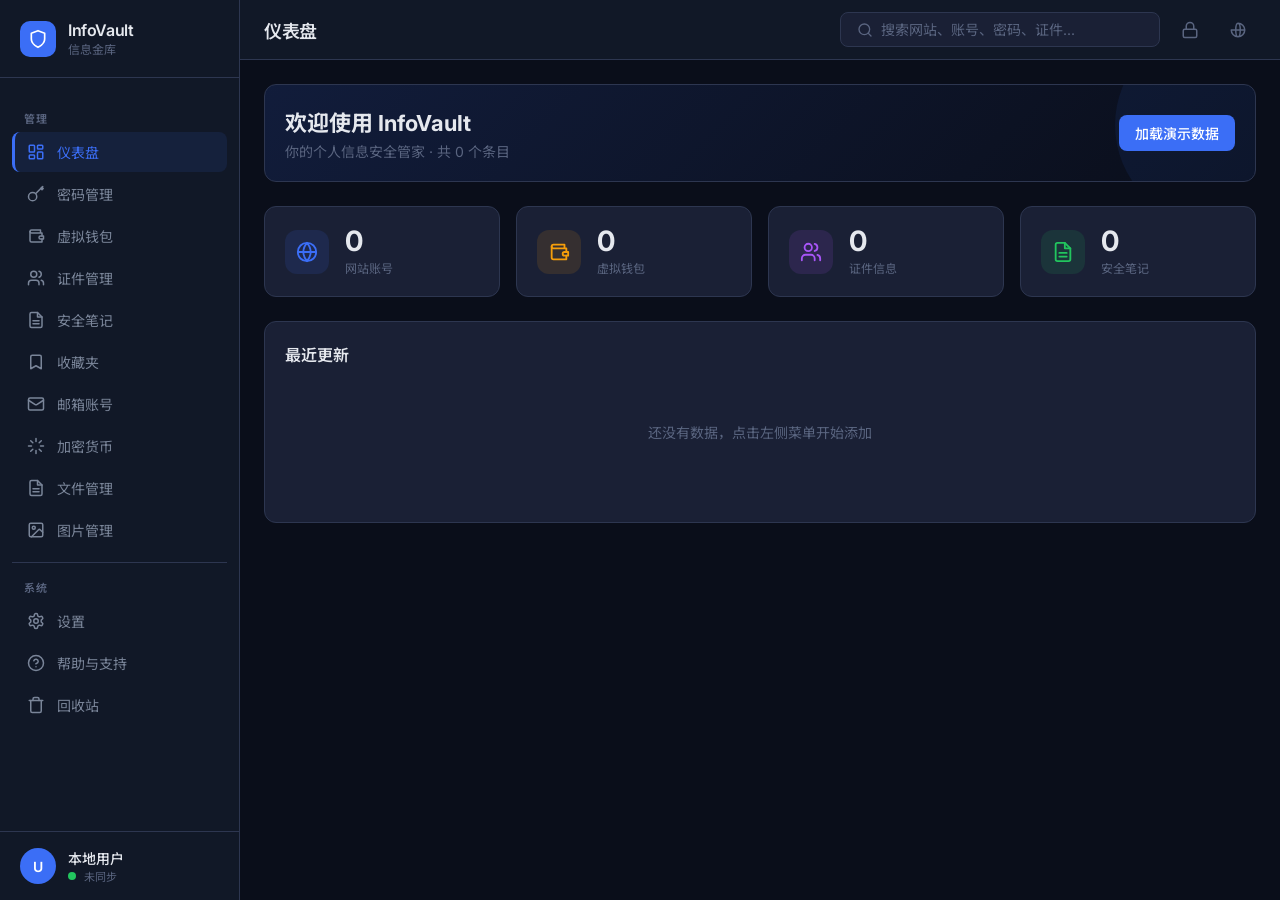
==== info-vault-desktop/index.html @ 72617bbf "Update index.html" ====
<!DOCTYPE html>
<html lang="zh-CN">
<head>
  <meta charset="UTF-8">
  <meta name="viewport" content="width=device-width, initial-scale=1.0">
  <title>InfoVault 信息金库</title>
  <link rel="preconnect" href="https://fonts.googleapis.com">
  <link rel="preconnect" href="https://fonts.gstatic.com" crossorigin>
  <link href="https://fonts.googleapis.com/css2?family=Inter:wght@300;400;500;600;700&family=Noto+Sans+SC:wght@300;400;500;600;700&family=JetBrains+Mono:wght@400;500&display=swap" rel="stylesheet">
  <link rel="stylesheet" href="../info-vault/colors_and_type.css">
  <style>
    * { margin: 0; padding: 0; box-sizing: border-box; }
    body { font-family: var(--font-body); background: var(--info-vault-background); color: var(--info-vault-foreground); overflow: hidden; }
    .no-scrollbar::-webkit-scrollbar { display: none; }
    .no-scrollbar { -ms-overflow-style: none; scrollbar-width: none; }
    
    /* Layout */
    .app-layout { display: flex; height: 100vh; width: 100vw; }
    
    /* Sidebar */
    .sidebar { width: 240px; min-width: 240px; background: var(--color-neutral-50); display: flex; flex-direction: column; border-right: 1px solid var(--color-neutral-300); }
    .sidebar-logo { display: flex; align-items: center; gap: 12px; padding: 20px 20px; border-bottom: 1px solid var(--color-neutral-300); }
    .sidebar-logo-icon { width: 36px; height: 36px; border-radius: 10px; background: var(--color-primary-500); display: flex; align-items: center; justify-content: center; }
    .sidebar-logo-icon svg { width: 20px; height: 20px; stroke: white; }
    .sidebar-logo-text { font-size: var(--text-base); font-weight: 600; letter-spacing: -0.025em; color: var(--color-neutral-900); }
    .sidebar-logo-sub { font-size: var(--text-xs); color: var(--color-neutral-500); }
    .sidebar-nav { flex: 1; padding: 16px 12px; overflow-y: auto; }
    .sidebar-nav-item { display: flex; align-items: center; gap: 12px; padding: 10px 12px; border-radius: 8px; color: var(--color-neutral-600); font-size: var(--text-sm); cursor: pointer; transition: all 0.15s; border-left: 3px solid transparent; margin-bottom: 2px; }
    .sidebar-nav-item:hover { color: var(--color-neutral-800); background: rgba(255,255,255,0.03); }
    .sidebar-nav-item.active { color: var(--color-primary-500); background: rgba(59,110,246,0.1); border-left-color: var(--color-primary-500); }
    .sidebar-nav-item svg { width: 18px; height: 18px; flex-shrink: 0; }
    .sidebar-section-label { padding: 16px 12px 6px; font-size: 11px; font-weight: 600; color: var(--color-neutral-500); text-transform: uppercase; letter-spacing: 0.05em; border-top: 1px solid var(--color-neutral-300); margin-top: 12px; }
    .sidebar-section-label:first-child { border-top: none; margin-top: 0; }
    .sidebar-footer { border-top: 1px solid var(--color-neutral-300); padding: 16px 20px; display: flex; align-items: center; gap: 12px; }
    .sidebar-avatar { width: 36px; height: 36px; border-radius: 50%; background: var(--color-primary-500); display: flex; align-items: center; justify-content: center; color: white; font-weight: 600; font-size: var(--text-sm); flex-shrink: 0; }
    .sidebar-user-info { flex: 1; min-width: 0; }
    .sidebar-user-name { font-size: var(--text-sm); font-weight: 500; color: var(--color-neutral-900); white-space: nowrap; overflow: hidden; text-overflow: ellipsis; }
    .sidebar-user-email { font-size: var(--text-xs); color: var(--color-neutral-500); white-space: nowrap; overflow: hidden; text-overflow: ellipsis; }
    .sidebar-sync-status { display: flex; align-items: center; gap: 8px; font-size: 11px; color: var(--color-neutral-500); }
    .sync-dot { width: 8px; height: 8px; border-radius: 50%; flex-shrink: 0; }
    .sync-dot.synced { background: var(--state-success); }
    .sync-dot.syncing { background: var(--state-warning); animation: pulse 1s infinite; }
    .sync-dot.error { background: var(--state-error); }
    @keyframes pulse { 0%, 100% { opacity: 1; } 50% { opacity: 0.3; } }

    /* Main */
    .main-area { flex: 1; display: flex; flex-direction: column; min-width: 0; }
    .topbar { height: 60px; display: flex; align-items: center; justify-content: space-between; padding: 0 24px; border-bottom: 1px solid var(--color-neutral-300); background: var(--color-neutral-50); flex-shrink: 0; }
    .topbar-title { font-size: var(--text-lg); font-weight: 600; letter-spacing: -0.025em; color: var(--color-neutral-900); }
    .topbar-actions { display: flex; align-items: center; gap: 12px; }
    .search-box { display: flex; align-items: center; gap: 8px; padding: 8px 16px; border-radius: 8px; background: var(--color-neutral-100); border: 1px solid var(--color-neutral-300); width: 320px; transition: border-color 0.2s; }
    .search-box:focus-within { border-color: var(--color-primary-500); }
    .search-box svg { width: 16px; height: 16px; color: var(--color-neutral-500); flex-shrink: 0; }
    .search-box input { flex: 1; background: transparent; border: none; outline: none; color: var(--color-neutral-900); font-size: var(--text-sm); font-family: var(--font-body); }
    .search-box input::placeholder { color: var(--color-neutral-500); }
    .topbar-btn { width: 36px; height: 36px; border-radius: 8px; display: flex; align-items: center; justify-content: center; color: var(--color-neutral-500); cursor: pointer; border: none; background: transparent; transition: all 0.15s; }
    .topbar-btn:hover { background: var(--color-neutral-200); color: var(--color-neutral-800); }
    .topbar-btn svg { width: 18px; height: 18px; }
    .notification-dot { position: absolute; top: 8px; right: 8px; width: 8px; height: 8px; border-radius: 50%; background: var(--state-error); }

    /* Content */
    .content-area { flex: 1; overflow: auto; padding: 24px; }

    /* Cards */
    .card { background: var(--color-neutral-100); border: 1px solid var(--color-neutral-300); border-radius: 12px; padding: 20px; }
    .card-header { display: flex; align-items: center; justify-content: space-between; margin-bottom: 16px; }
    .card-title { font-size: var(--text-base); font-weight: 600; color: var(--color-neutral-900); }

    /* Buttons */
    .btn { display: inline-flex; align-items: center; gap: 6px; padding: 8px 16px; border-radius: 8px; font-size: var(--text-sm); font-weight: 500; cursor: pointer; transition: all 0.15s; border: none; font-family: var(--font-body); }
    .btn-primary { background: var(--color-primary-500); color: white; }
    .btn-primary:hover { background: var(--color-primary-600); }
    .btn-secondary { background: var(--color-neutral-200); color: var(--color-neutral-800); }
    .btn-secondary:hover { background: var(--color-neutral-300); }
    .btn-ghost { background: transparent; color: var(--color-neutral-500); }
    .btn-ghost:hover { background: var(--color-neutral-200); color: var(--color-neutral-800); }
    .btn-danger { background: rgba(239,68,68,0.15); color: #ef4444; }
    .btn-danger:hover { background: rgba(239,68,68,0.25); }
    .btn-sm { padding: 6px 12px; font-size: var(--text-xs); }
    .btn-icon { width: 32px; height: 32px; padding: 0; display: inline-flex; align-items: center; justify-content: center; border-radius: 6px; }
    .btn-icon svg { width: 16px; height: 16px; }

    /* Tables */
    .table-wrap { overflow-x: auto; }
    table { width: 100%; border-collapse: collapse; font-size: var(--text-sm); }
    thead th { text-align: left; padding: 12px 16px; font-weight: 500; color: var(--color-neutral-500); border-bottom: 1px solid var(--color-neutral-300); white-space: nowrap; background: rgba(45,54,80,0.3); }
    tbody td { padding: 12px 16px; border-bottom: 1px solid var(--color-neutral-300); color: var(--color-neutral-800); }
    tbody tr:hover { background: rgba(255,255,255,0.02); }
    
    /* Form */
    .form-group { margin-bottom: 16px; }
    .form-label { display: block; font-size: var(--text-sm); font-weight: 500; color: var(--color-neutral-800); margin-bottom: 6px; }
    .form-input, .form-select, .form-textarea { width: 100%; padding: 10px 14px; border-radius: 8px; border: 1px solid var(--color-neutral-300); background: var(--color-neutral-100); color: var(--color-neutral-900); font-size: var(--text-sm); font-family: var(--font-body); transition: border-color 0.15s; outline: none; }
    .form-input:focus, .form-select:focus, .form-textarea:focus { border-color: var(--color-primary-500); }
    .form-input::placeholder { color: var(--color-neutral-500); }
    .form-textarea { resize: vertical; min-height: 80px; }
    .form-row { display: grid; grid-template-columns: 1fr 1fr; gap: 16px; }
    .form-actions { display: flex; justify-content: flex-end; gap: 8px; margin-top: 24px; padding-top: 16px; border-top: 1px solid var(--color-neutral-300); }

    /* Modal */
    .modal-overlay { position: fixed; inset: 0; background: rgba(0,0,0,0.6); backdrop-filter: blur(4px); display: flex; align-items: center; justify-content: center; z-index: 1000; opacity: 0; pointer-events: none; transition: opacity 0.2s; }
    .modal-overlay.open { opacity: 1; pointer-events: auto; }
    .modal { background: var(--color-neutral-50); border: 1px solid var(--color-neutral-300); border-radius: 16px; width: 520px; max-width: 90vw; max-height: 85vh; overflow-y: auto; box-shadow: 0 24px 80px rgba(0,0,0,0.5); }
    .modal-header { display: flex; align-items: center; justify-content: space-between; padding: 20px 24px; border-bottom: 1px solid var(--color-neutral-300); }
    .modal-title { font-size: var(--text-lg); font-weight: 600; color: var(--color-neutral-900); }
    .modal-close { width: 32px; height: 32px; border-radius: 8px; display: flex; align-items: center; justify-content: center; cursor: pointer; color: var(--color-neutral-500); transition: all 0.15s; border: none; background: transparent; }
    .modal-close:hover { background: var(--color-neutral-200); color: var(--color-neutral-800); }
    .modal-body { padding: 24px; }
    .modal-lg { width: 680px; }

    /* Badge */
    .badge { display: inline-flex; align-items: center; padding: 2px 10px; border-radius: 999px; font-size: 11px; font-weight: 500; }
    .badge-blue { background: rgba(59,110,246,0.12); color: #5f8fff; border: 1px solid rgba(59,110,246,0.2); }
    .badge-green { background: rgba(34,197,94,0.12); color: #22c55e; border: 1px solid rgba(34,197,94,0.2); }
    .badge-orange { background: rgba(245,158,11,0.12); color: #f59e0b; border: 1px solid rgba(245,158,11,0.2); }
    .badge-red { background: rgba(239,68,68,0.12); color: #ef4444; border: 1px solid rgba(239,68,68,0.2); }
    .badge-gray { background: rgba(90,101,128,0.15); color: #9aa3b4; border: 1px solid rgba(90,101,128,0.2); }

    /* Stats */
    .stat-grid { display: grid; grid-template-columns: repeat(auto-fit, minmax(200px, 1fr)); gap: 16px; }
    .stat-card { background: var(--color-neutral-100); border: 1px solid var(--color-neutral-300); border-radius: 12px; padding: 20px; display: flex; align-items: center; gap: 16px; }
    .stat-icon { width: 44px; height: 44px; border-radius: 12px; display: flex; align-items: center; justify-content: center; flex-shrink: 0; }
    .stat-icon svg { width: 22px; height: 22px; }
    .stat-icon.blue { background: rgba(59,110,246,0.12); color: var(--color-primary-500); }
    .stat-icon.green { background: rgba(34,197,94,0.12); color: #22c55e; }
    .stat-icon.orange { background: rgba(245,158,11,0.12); color: #f59e0b; }
    .stat-icon.purple { background: rgba(168,85,247,0.12); color: #a855f7; }
    .stat-number { font-size: 28px; font-weight: 700; color: var(--color-neutral-900); line-height: 1; }
    .stat-label { font-size: var(--text-xs); color: var(--color-neutral-500); margin-top: 4px; }

    /* Empty state */
    .empty-state { text-align: center; padding: 60px 20px; }
    .empty-state svg { width: 64px; height: 64px; color: var(--color-neutral-400); margin-bottom: 16px; }
    .empty-state h3 { font-size: var(--text-lg); font-weight: 600; color: var(--color-neutral-800); margin-bottom: 8px; }
    .empty-state p { font-size: var(--text-sm); color: var(--color-neutral-500); max-width: 400px; margin: 0 auto 20px; }

    /* Password strength */
    .strength-bar { height: 4px; border-radius: 2px; background: var(--color-neutral-300); overflow: hidden; margin-top: 4px; }
    .strength-fill { height: 100%; border-radius: 2px; transition: all 0.3s; }

    /* Toast */
    .toast-container { position: fixed; bottom: 24px; right: 24px; z-index: 2000; display: flex; flex-direction: column; gap: 8px; }
    .toast { padding: 12px 20px; border-radius: 10px; font-size: var(--text-sm); color: white; box-shadow: 0 8px 32px rgba(0,0,0,0.3); animation: slideIn 0.3s ease; display: flex; align-items: center; gap: 8px; }
    .toast-success { background: #22c55e; }
    .toast-error { background: #ef4444; }
    .toast-info { background: var(--color-primary-500); }
    @keyframes slideIn { from { transform: translateY(20px); opacity: 0; } to { transform: translateY(0); opacity: 1; } }

    /* Grid (collectibles) */
    .image-grid { display: grid; grid-template-columns: repeat(auto-fill, minmax(200px, 1fr)); gap: 16px; }
    .image-card { position: relative; border-radius: 12px; overflow: hidden; aspect-ratio: 4/3; cursor: pointer; border: 1px solid var(--color-neutral-300); }
    .image-card-bg { position: absolute; inset: 0; }
    .image-card-hover { position: absolute; inset: 0; background: rgba(0,0,0,0); display: flex; align-items: center; justify-content: center; gap: 8px; opacity: 0; transition: all 0.3s; }
    .image-card:hover .image-card-hover { background: rgba(0,0,0,0.4); opacity: 1; }
    .image-card-info { position: absolute; bottom: 0; left: 0; right: 0; padding: 12px; background: linear-gradient(transparent, rgba(0,0,0,0.7)); }
    .image-card-name { font-size: 12px; font-weight: 500; color: white; white-space: nowrap; overflow: hidden; text-overflow: ellipsis; }

    /* Toolbar */
    .toolbar { display: flex; align-items: center; gap: 12px; margin-bottom: 20px; flex-wrap: wrap; }
    .toolbar .search-box { width: 280px; flex-shrink: 0; }
    .filter-group { display: flex; gap: 4px; background: var(--color-neutral-100); padding: 4px; border-radius: 8px; }
    .filter-btn { padding: 6px 14px; border-radius: 6px; font-size: var(--text-xs); font-weight: 500; cursor: pointer; border: none; background: transparent; color: var(--color-neutral-500); transition: all 0.15s; font-family: var(--font-body); }
    .filter-btn.active { background: var(--color-neutral-200); color: var(--color-neutral-900); }
    .filter-btn:hover:not(.active) { color: var(--color-neutral-800); }

    /* Segmented tabs */
    .segmented-tabs { display: flex; gap: 0; background: var(--color-neutral-100); border-radius: 8px; padding: 4px; flex-shrink: 0; }
    .segmented-tab { padding: 7px 16px; border-radius: 6px; font-size: var(--text-xs); font-weight: 500; cursor: pointer; border: none; background: transparent; color: var(--color-neutral-500); transition: all 0.15s; font-family: var(--font-body); white-space: nowrap; }
    .segmented-tab.active { background: var(--color-neutral-200); color: var(--color-neutral-900); box-shadow: 0 1px 3px rgba(0,0,0,0.1); }
    .segmented-tab:hover:not(.active) { color: var(--color-neutral-800); }

    /* Detail view */
    .detail-grid { display: grid; grid-template-columns: 140px 1fr; gap: 12px 16px; }
    .detail-label { font-size: var(--text-sm); color: var(--color-neutral-500); font-weight: 500; }
    .detail-value { font-size: var(--text-sm); color: var(--color-neutral-900); word-break: break-all; }
    .detail-value.mono { font-family: var(--font-mono); }
    .detail-section { margin-bottom: 20px; }
    .detail-section-title { font-size: var(--text-xs); font-weight: 600; color: var(--color-neutral-500); text-transform: uppercase; letter-spacing: 0.05em; margin-bottom: 12px; padding-bottom: 8px; border-bottom: 1px solid var(--color-neutral-300); }

    /* Search results overlay */
    .search-overlay { position: fixed; inset: 0; background: rgba(0,0,0,0.5); z-index: 100; opacity: 0; pointer-events: none; transition: opacity 0.2s; }
    .search-overlay.open { opacity: 1; pointer-events: auto; }
    .search-results-panel { position: fixed; top: 80px; left: 50%; transform: translateX(-50%); width: 640px; max-width: 90vw; max-height: 60vh; background: var(--color-neutral-50); border: 1px solid var(--color-neutral-300); border-radius: 16px; box-shadow: 0 24px 80px rgba(0,0,0,0.5); z-index: 101; overflow: hidden; display: flex; flex-direction: column; opacity: 0; pointer-events: none; transition: opacity 0.2s; }
    .search-results-panel.open { opacity: 1; pointer-events: auto; }
    .search-results-header { padding: 16px 20px; border-bottom: 1px solid var(--color-neutral-300); }
    .search-results-count { font-size: var(--text-sm); color: var(--color-neutral-500); }
    .search-results-list { overflow-y: auto; padding: 8px; }
    .search-result-item { display: flex; align-items: center; gap: 12px; padding: 10px 12px; border-radius: 8px; cursor: pointer; transition: background 0.1s; }
    .search-result-item:hover { background: var(--color-neutral-200); }
    .search-result-icon { width: 36px; height: 36px; border-radius: 8px; display: flex; align-items: center; justify-content: center; flex-shrink: 0; }
    .search-result-icon svg { width: 18px; height: 18px; }
    .search-result-info { flex: 1; min-width: 0; }
    .search-result-name { font-size: var(--text-sm); font-weight: 500; color: var(--color-neutral-900); }
    .search-result-desc { font-size: var(--text-xs); color: var(--color-neutral-500); white-space: nowrap; overflow: hidden; text-overflow: ellipsis; }
    .search-result-type { font-size: 11px; color: var(--color-neutral-500); flex-shrink: 0; }

    /* Password generator */
    .pw-gen-screen { padding: 24px; }
    .pw-gen-display { font-family: var(--font-mono); font-size: 24px; text-align: center; padding: 20px; background: var(--color-neutral-100); border-radius: 12px; border: 1px solid var(--color-neutral-300); margin-bottom: 20px; color: var(--color-neutral-900); letter-spacing: 2px; word-break: break-all; }
    .pw-gen-options { display: grid; grid-template-columns: 1fr 1fr; gap: 12px; }
    .pw-gen-option { display: flex; align-items: center; gap: 8px; padding: 10px 14px; background: var(--color-neutral-100); border-radius: 8px; cursor: pointer; border: 1px solid var(--color-neutral-300); transition: border-color 0.15s; }
    .pw-gen-option:hover { border-color: var(--color-primary-500); }
    .pw-gen-option input[type="checkbox"] { accent-color: var(--color-primary-500); }
    .pw-gen-option label { font-size: var(--text-sm); color: var(--color-neutral-800); cursor: pointer; }

    /* Settings */
    .settings-layout { display: flex; gap: 24px; }
    .settings-nav { width: 200px; flex-shrink: 0; }
    .settings-nav-item { width: 100%; text-align: left; padding: 10px 16px; border-radius: 8px; font-size: var(--text-sm); cursor: pointer; border: none; background: transparent; color: var(--color-neutral-500); transition: all 0.15s; font-family: var(--font-body); margin-bottom: 2px; }
    .settings-nav-item:hover { color: var(--color-neutral-800); background: rgba(255,255,255,0.03); }
    .settings-nav-item.active { color: var(--color-primary-500); background: rgba(59,110,246,0.1); }
    .settings-content { flex: 1; min-width: 0; }
    .settings-section { margin-bottom: 32px; }
    .settings-section-title { font-size: var(--text-base); font-weight: 600; color: var(--color-neutral-900); margin-bottom: 16px; }
    .settings-item { display: flex; align-items: center; justify-content: space-between; padding: 16px; background: var(--color-neutral-100); border: 1px solid var(--color-neutral-300); border-radius: 10px; margin-bottom: 8px; }
    .settings-item-info { flex: 1; min-width: 0; }
    .settings-item-title { font-size: var(--text-sm); font-weight: 500; color: var(--color-neutral-900); }
    .settings-item-desc { font-size: var(--text-xs); color: var(--color-neutral-500); margin-top: 2px; }
    .settings-item-action { flex-shrink: 0; margin-left: 16px; }

    /* Switch */
    .switch { position: relative; width: 40px; height: 22px; cursor: pointer; }
    .switch input { opacity: 0; width: 0; height: 0; }
    .switch-slider { position: absolute; inset: 0; background: var(--color-neutral-400); border-radius: 11px; transition: 0.2s; }
    .switch-slider::before { content: ''; position: absolute; width: 18px; height: 18px; border-radius: 50%; background: white; top: 2px; left: 2px; transition: 0.2s; }
    .switch input:checked + .switch-slider { background: var(--color-primary-500); }
    .switch input:checked + .switch-slider::before { transform: translateX(18px); }

    /* Scrollbar */
    .content-area::-webkit-scrollbar { width: 6px; }
    .content-area::-webkit-scrollbar-track { background: transparent; }
    .content-area::-webkit-scrollbar-thumb { background: var(--color-neutral-300); border-radius: 3px; }
    .content-area::-webkit-scrollbar-thumb:hover { background: var(--color-neutral-400); }

    /* Responsive */
    @media (max-width: 900px) {
      .sidebar { width: 64px; min-width: 64px; }
      .sidebar-logo-text, .sidebar-logo-sub, .sidebar-nav-item span, .sidebar-section-label, .sidebar-user-info, .sidebar-sync-status span { display: none; }
      .sidebar-logo { justify-content: center; padding: 16px; }
      .sidebar-nav-item { justify-content: center; padding: 12px; }
      .sidebar-footer { justify-content: center; padding: 12px; }
      .stat-grid { grid-template-columns: 1fr 1fr; }
      .search-box { width: 200px; }
    }
  </style>
</head>
<body>
  <div class="app-layout">
    <!-- Sidebar -->
    <aside class="sidebar" id="sidebar">
      <div class="sidebar-logo">
        <div class="sidebar-logo-icon">
          <svg viewBox="0 0 24 24" fill="none" stroke-width="2" stroke-linecap="round" stroke-linejoin="round"><path d="M12 22s8-4 8-10V5l-8-3-8 3v7c0 6 8 10 8 10z"/></svg>
        </div>
        <div>
          <div class="sidebar-logo-text">InfoVault</div>
          <div class="sidebar-logo-sub">信息金库</div>
        </div>
      </div>
      <nav class="sidebar-nav" id="sidebarNav">
        <div class="sidebar-section-label">管理</div>
        <div class="sidebar-nav-item active" data-view="dashboard">
          <svg viewBox="0 0 24 24" fill="none" stroke="currentColor" stroke-width="2" stroke-linecap="round" stroke-linejoin="round"><rect width="7" height="9" x="3" y="3" rx="1"/><rect width="7" height="5" x="14" y="3" rx="1"/><rect width="7" height="9" x="14" y="12" rx="1"/><rect width="7" height="5" x="3" y="16" rx="1"/></svg>
          <span>仪表盘</span>
        </div>
        <div class="sidebar-nav-item" data-view="passwords">
          <svg viewBox="0 0 24 24" fill="none" stroke="currentColor" stroke-width="2" stroke-linecap="round" stroke-linejoin="round"><circle cx="7.5" cy="15.5" r="5.5"/><path d="m21 2-9.3 9.3"/><path d="m18.4 4.6 1.6-1.6 1.6 1.6-1.6 1.6z"/></svg>
          <span>密码管理</span>
        </div>
        <div class="sidebar-nav-item" data-view="wallets">
          <svg viewBox="0 0 24 24" fill="none" stroke="currentColor" stroke-width="2" stroke-linecap="round" stroke-linejoin="round"><path d="M20 12V8H6a2 2 0 0 1-2-2c0-1.1.9-2 2-2h12v4"/><path d="M4 6v12c0 1.1.9 2 2 2h14v-4"/><path d="M18 12a2 2 0 0 0-2 2c0 1.1.9 2 2 2h4v-4h-4z"/></svg>
          <span>虚拟钱包</span>
        </div>
        <div class="sidebar-nav-item" data-view="identities">
          <svg viewBox="0 0 24 24" fill="none" stroke="currentColor" stroke-width="2" stroke-linecap="round" stroke-linejoin="round"><path d="M16 21v-2a4 4 0 0 0-4-4H6a4 4 0 0 0-4 4v2"/><circle cx="9" cy="7" r="4"/><path d="M22 21v-2a4 4 0 0 0-3-3.87"/><path d="M16 3.13a4 4 0 0 1 0 7.75"/></svg>
          <span>证件管理</span>
        </div>
        <div class="sidebar-nav-item" data-view="notes">
          <svg viewBox="0 0 24 24" fill="none" stroke="currentColor" stroke-width="2" stroke-linecap="round" stroke-linejoin="round"><path d="M14 2H6a2 2 0 0 0-2 2v16a2 2 0 0 0 2 2h12a2 2 0 0 0 2-2V8z"/><polyline points="14 2 14 8 20 8"/><line x1="16" y1="13" x2="8" y2="13"/><line x1="16" y1="17" x2="8" y2="17"/></svg>
          <span>安全笔记</span>
        </div>
        <div class="sidebar-nav-item" data-view="bookmarks">
          <svg viewBox="0 0 24 24" fill="none" stroke="currentColor" stroke-width="2" stroke-linecap="round" stroke-linejoin="round"><path d="m19 21-7-4-7 4V5a2 2 0 0 1 2-2h10a2 2 0 0 1 2 2z"/></svg>
          <span>收藏夹</span>
        </div>
        <div class="sidebar-nav-item" data-view="emails">
          <svg viewBox="0 0 24 24" fill="none" stroke="currentColor" stroke-width="2" stroke-linecap="round" stroke-linejoin="round"><rect width="20" height="16" x="2" y="4" rx="2"/><path d="m22 7-8.97 5.7a1.94 1.94 0 0 1-2.06 0L2 7"/></svg>
          <span>邮箱账号</span>
        </div>
        <div class="sidebar-nav-item" data-view="crypto">
          <svg viewBox="0 0 24 24" fill="none" stroke="currentColor" stroke-width="2" stroke-linecap="round" stroke-linejoin="round"><path d="M12 2v4M12 18v4M4.93 4.93l2.83 2.83M16.24 16.24l2.83 2.83M2 12h4M18 12h4M4.93 19.07l2.83-2.83M16.24 7.76l2.83-2.83"/></svg>
          <span>加密货币</span>
        </div>
        <div class="sidebar-nav-item" data-view="files">
          <svg viewBox="0 0 24 24" fill="none" stroke="currentColor" stroke-width="2" stroke-linecap="round" stroke-linejoin="round"><path d="M14 2H6a2 2 0 0 0-2 2v16a2 2 0 0 0 2 2h12a2 2 0 0 0 2-2V8z"/><polyline points="14 2 14 8 20 8"/><line x1="16" y1="13" x2="8" y2="13"/><line x1="16" y1="17" x2="8" y2="17"/></svg>
          <span>文件管理</span>
        </div>
        <div class="sidebar-nav-item" data-view="images">
          <svg viewBox="0 0 24 24" fill="none" stroke="currentColor" stroke-width="2" stroke-linecap="round" stroke-linejoin="round"><rect width="18" height="18" x="3" y="3" rx="2" ry="2"/><circle cx="9" cy="9" r="2"/><path d="m21 15-3.086-3.086a2 2 0 0 0-2.828 0L6 21"/></svg>
          <span>图片管理</span>
        </div>
        <div class="sidebar-section-label">系统</div>
        <div class="sidebar-nav-item" data-view="settings">
          <svg viewBox="0 0 24 24" fill="none" stroke="currentColor" stroke-width="2" stroke-linecap="round" stroke-linejoin="round"><path d="M12.22 2h-.44a2 2 0 0 0-2 2v.18a2 2 0 0 1-1 1.73l-.43.25a2 2 0 0 1-2 0l-.15-.08a2 2 0 0 0-2.73.73l-.22.38a2 2 0 0 0 .73 2.73l.15.1a2 2 0 0 1 1 1.72v.51a2 2 0 0 1-1 1.74l-.15.09a2 2 0 0 0-.73 2.73l.22.38a2 2 0 0 0 2.73.73l.15-.08a2 2 0 0 1 2 0l.43.25a2 2 0 0 1 1 1.73V20a2 2 0 0 0 2 2h.44a2 2 0 0 0 2-2v-.18a2 2 0 0 1 1-1.73l.43-.25a2 2 0 0 1 2 0l.15.08a2 2 0 0 0 2.73-.73l.22-.39a2 2 0 0 0-.73-2.73l-.15-.08a2 2 0 0 1-1-1.74v-.5a2 2 0 0 1 1-1.74l.15-.09a2 2 0 0 0 .73-2.73l-.22-.38a2 2 0 0 0-2.73-.73l-.15.08a2 2 0 0 1-2 0l-.43-.25a2 2 0 0 1-1-1.73V4a2 2 0 0 0-2-2z"/><circle cx="12" cy="12" r="3"/></svg>
          <span>设置</span>
        </div>
        <div class="sidebar-nav-item" data-view="help">
          <svg viewBox="0 0 24 24" fill="none" stroke="currentColor" stroke-width="2" stroke-linecap="round" stroke-linejoin="round"><circle cx="12" cy="12" r="10"/><path d="M9.09 9a3 3 0 0 1 5.83 1c0 2-3 3-3 3"/><path d="M12 17h.01"/></svg>
          <span>帮助与支持</span>
        </div>
        <div class="sidebar-nav-item" data-view="trash">
          <svg viewBox="0 0 24 24" fill="none" stroke="currentColor" stroke-width="2" stroke-linecap="round" stroke-linejoin="round"><path d="M3 6h18"/><path d="M19 6v14c0 1-1 2-2 2H7c-1 0-2-1-2-2V6"/><path d="M8 6V4c0-1 1-2 2-2h4c1 0 2 1 2 2v2"/></svg>
          <span>回收站</span>
        </div>
      </nav>
      <div class="sidebar-footer">
        <div class="sidebar-avatar" id="sidebarAvatar">U</div>
        <div class="sidebar-user-info">
          <div class="sidebar-user-name" id="sidebarUserName">本地用户</div>
          <div class="sidebar-sync-status">
            <span class="sync-dot synced" id="syncDot"></span>
            <span id="syncStatusText">未同步</span>
          </div>
        </div>
      </div>
    </aside>

    <!-- Main -->
    <div class="main-area">
      <header class="topbar">
        <h1 class="topbar-title" id="pageTitle">仪表盘</h1>
        <div class="topbar-actions">
          <div class="search-box" id="globalSearchBox">
            <svg viewBox="0 0 24 24" fill="none" stroke="currentColor" stroke-width="2" stroke-linecap="round" stroke-linejoin="round"><circle cx="11" cy="11" r="8"/><path d="m21 21-4.3-4.3"/></svg>
            <input type="text" placeholder="搜索网站、账号、密码、证件..." id="globalSearchInput">
          </div>
          <button class="topbar-btn" id="btnLock" title="锁定" style="display:none;">
            <svg width="18" height="18" viewBox="0 0 24 24" fill="none" stroke="currentColor" stroke-width="2" stroke-linecap="round" stroke-linejoin="round"><rect width="18" height="11" x="3" y="11" rx="2" ry="2"/><path d="M7 11V7a5 5 0 0 1 10 0v4"/></svg>
          </button>
          <button class="topbar-btn" id="btnSync" title="同步">
            <svg viewBox="0 0 24 24" fill="none" stroke="currentColor" stroke-width="2" stroke-linecap="round" stroke-linejoin="round"><path d="M21 12a9 9 0 0 1-9 9m9-9a9 9 0 0 0-9-9m9 9H3m9 9a9 9 0 0 1-9-9m9 9c1.657 0 3-4.03 3-9s-1.343-9-3-9m0 18c-1.657 0-3-4.03-3-9s1.343-9 3-9"/></svg>
          </button>
        </div>
      </header>
      <div class="content-area" id="contentArea">
        <!-- Dynamic content loads here -->
      </div>
    </div>
  </div>

  <!-- Search Overlay -->
  <div class="search-overlay" id="searchOverlay"></div>
  <div class="search-results-panel" id="searchResults">
    <div class="search-results-header">
      <span class="search-results-count" id="searchResultsCount">搜索结果</span>
    </div>
    <div class="search-results-list" id="searchResultsList"></div>
  </div>

  <!-- Modal -->
  <div class="modal-overlay" id="modalOverlay">
    <div class="modal" id="modalContent">
      <div class="modal-header">
        <h2 class="modal-title" id="modalTitle">标题</h2>
        <button class="modal-close" id="modalClose">
          <svg viewBox="0 0 24 24" fill="none" stroke="currentColor" stroke-width="2" stroke-linecap="round" stroke-linejoin="round"><path d="M18 6 6 18"/><path d="m6 6 12 12"/></svg>
        </button>
      </div>
      <div class="modal-body" id="modalBody"></div>
    </div>
  </div>

  <!-- Toast -->
  <div class="toast-container" id="toastContainer"></div>

  <!-- Unlock Screen -->
  <div class="unlock-overlay" id="unlockOverlay">
    <div class="unlock-dialog">
      <div class="unlock-icon">
        <svg width="48" height="48" viewBox="0 0 24 24" fill="none" stroke="var(--color-primary-500)" stroke-width="1.5" stroke-linecap="round" stroke-linejoin="round"><path d="M12 22s8-4 8-10V5l-8-3-8 3v7c0 6 8 10 8 10z"/></svg>
      </div>
      <h2 class="unlock-title">InfoVault 已锁定</h2>
      <p class="unlock-desc">输入主密码解锁以访问数据</p>
      <div class="unlock-input-wrap">
        <input type="password" class="unlock-input" id="unlockPwd" placeholder="输入主密码" autofocus>
        <button class="unlock-btn" id="unlockBtn" onclick="InfoVaultApp.unlock()">
          <svg width="20" height="20" viewBox="0 0 24 24" fill="none" stroke="currentColor" stroke-width="2" stroke-linecap="round" stroke-linejoin="round"><path d="M15 3h4a2 2 0 0 1 2 2v14a2 2 0 0 1-2 2h-4"/><polyline points="10 17 15 12 10 7"/><line x1="15" y1="12" x2="3" y2="12"/></svg>
        </button>
      </div>
      <p class="unlock-error" id="unlockError"></p>
    </div>
  </div>

  <style>
    .unlock-overlay { position: fixed; inset: 0; background: var(--color-neutral-0); z-index: 9999; display: flex; align-items: center; justify-content: center; opacity: 0; pointer-events: none; transition: opacity 0.4s; }
    .unlock-overlay.open { opacity: 1; pointer-events: auto; }
    .unlock-dialog { text-align: center; max-width: 360px; width: 90%; }
    .unlock-icon { width: 80px; height: 80px; border-radius: 20px; background: rgba(59,110,246,0.1); display: flex; align-items: center; justify-content: center; margin: 0 auto 24px; }
    .unlock-title { font-size: 24px; font-weight: 700; color: var(--color-neutral-900); margin-bottom: 8px; }
    .unlock-desc { font-size: var(--text-sm); color: var(--color-neutral-500); margin-bottom: 28px; }
    .unlock-input-wrap { display: flex; gap: 8px; }
    .unlock-input { flex: 1; padding: 14px 18px; border-radius: 12px; border: 2px solid var(--color-neutral-300); background: var(--color-neutral-100); color: var(--color-neutral-900); font-size: var(--text-base); font-family: var(--font-mono); outline: none; transition: border-color 0.2s; }
    .unlock-input:focus { border-color: var(--color-primary-500); }
    .unlock-btn { width: 52px; height: 52px; border-radius: 12px; background: var(--color-primary-500); color: white; border: none; cursor: pointer; display: flex; align-items: center; justify-content: center; flex-shrink: 0; transition: background 0.15s; }
    .unlock-btn:hover { background: var(--color-primary-600); }
    .unlock-btn:active { transform: scale(0.95); }
    .unlock-error { font-size: var(--text-sm); color: var(--state-error); margin-top: 12px; min-height: 20px; }
  </style>

  <script src="../info-vault/js/db.js"></script>
  <script src="../info-vault/js/search.js"></script>
  <script src="../info-vault/js/crypto.js"></script>
  <script src="../info-vault/js/sync.js"></script>
  <script src="js/desktop.js"></script>
</body>
</html>
---- info-vault/colors_and_type.css ----
/* ============================================
   InfoVault - Personal Information Manager
   Brand CSS: Deep Tech Blue
   ============================================ */

:root {
  /* ---- Brand Primary (Cool Blue) ---- */
  --color-primary-50: #eef4ff;
  --color-primary-100: #dae6ff;
  --color-primary-200: #b8d0ff;
  --color-primary-300: #8db1ff;
  --color-primary-400: #5f8fff;
  --color-primary-500: #3b6ef6;
  --color-primary-600: #2550e8;
  --color-primary-700: #1d3dc7;
  --color-primary-800: #1a33a3;
  --color-primary-900: #1b2f87;
  --color-primary-950: #142157;

  /* ---- Neutral Scale (Cool Gray for dark UI) ---- */
  --color-neutral-0: #0a0e1a;
  --color-neutral-50: #111827;
  --color-neutral-100: #1a2035;
  --color-neutral-200: #222a3e;
  --color-neutral-300: #2d3650;
  --color-neutral-400: #3f4a63;
  --color-neutral-500: #5a6580;
  --color-neutral-600: #7a8599;
  --color-neutral-700: #9aa3b4;
  --color-neutral-800: #c1c7d4;
  --color-neutral-900: #e5e8ee;
  --color-neutral-950: #f3f4f8;

  /* ---- State Colors ---- */
  --state-success: #22c55e;
  --state-warning: #f59e0b;
  --state-error: #ef4444;
  --state-info: #3b82f6;

  /* ---- Semantic Aliases (Light) ---- */
  --info-vault-background: #0a0e1a;
  --info-vault-foreground: #e5e8ee;
  --info-vault-card: #1a2035;
  --info-vault-card-foreground: #e5e8ee;
  --info-vault-popover: #222a3e;
  --info-vault-popover-foreground: #e5e8ee;
  --info-vault-primary: #3b6ef6;
  --info-vault-primary-foreground: #ffffff;
  --info-vault-muted: #2d3650;
  --info-vault-muted-foreground: #9aa3b4;
  --info-vault-border: #2d3650;
  --info-vault-input: #1a2035;
  --info-vault-ring: #3b6ef6;

  /* ---- Radius ---- */
  --radius-sm: 4px;
  --radius-md: 8px;
  --radius-lg: 12px;
  --radius-full: 9999px;

  /* ---- Radius Semantic Aliases ---- */
  --info-vault-radius-sm: var(--radius-sm);
  --info-vault-radius-md: var(--radius-md);
  --info-vault-radius-lg: var(--radius-lg);

  /* ---- Typography ---- */
  --font-display: 'Inter', 'Noto Sans SC', system-ui, -apple-system, sans-serif;
  --font-body: 'Inter', 'Noto Sans SC', system-ui, -apple-system, sans-serif;
  --font-mono: 'JetBrains Mono', 'Fira Code', monospace;

  --text-xs: 0.75rem;
  --text-sm: 0.875rem;
  --text-base: 1rem;
  --text-lg: 1.125rem;
  --text-xl: 1.25rem;
  --text-2xl: 1.5rem;
  --text-3xl: 1.875rem;
  --text-4xl: 2.25rem;

  --leading-tight: 1.25;
  --leading-normal: 1.5;
  --leading-relaxed: 1.625;

  --font-light: 300;
  --font-normal: 400;
  --font-medium: 500;
  --font-semibold: 600;
  --font-bold: 700;
}

/* ---- Typography Classes ---- */
.font-display {
  font-family: var(--font-display);
}
.font-body {
  font-family: var(--font-body);
}
.font-mono {
  font-family: var(--font-mono);
}

.text-xs { font-size: var(--text-xs); line-height: var(--leading-normal); }
.text-sm { font-size: var(--text-sm); line-height: var(--leading-normal); }
.text-base { font-size: var(--text-base); line-height: var(--leading-normal); }
.text-lg { font-size: var(--text-lg); line-height: var(--leading-tight); }
.text-xl { font-size: var(--text-xl); line-height: var(--leading-tight); }
.text-2xl { font-size: var(--text-2xl); line-height: var(--leading-tight); }
.text-3xl { font-size: var(--text-3xl); line-height: var(--leading-tight); }
.text-4xl { font-size: var(--text-4xl); line-height: var(--leading-tight); }

.font-light { font-weight: var(--font-light); }
.font-normal { font-weight: var(--font-normal); }
.font-medium { font-weight: var(--font-medium); }
.font-semibold { font-weight: var(--font-semibold); }
.font-bold { font-weight: var(--font-bold); }

.leading-tight { line-height: var(--leading-tight); }
.leading-normal { line-height: var(--leading-normal); }
.leading-relaxed { line-height: var(--leading-relaxed); }

.tracking-tight { letter-spacing: -0.025em; }
.tracking-normal { letter-spacing: 0; }
.tracking-wide { letter-spacing: 0.025em; }

/* ---- Spacing Scale ---- */
.space-1 { margin: 0.25rem; }
.space-2 { margin: 0.5rem; }
.space-3 { margin: 0.75rem; }
.space-4 { margin: 1rem; }
.space-6 { margin: 1.5rem; }
.space-8 { margin: 2rem; }
.space-10 { margin: 2.5rem; }
.space-12 { margin: 3rem; }
.space-16 { margin: 4rem; }

.gap-1 { gap: 0.25rem; }
.gap-2 { gap: 0.5rem; }
.gap-3 { gap: 0.75rem; }
.gap-4 { gap: 1rem; }
.gap-6 { gap: 1.5rem; }
.gap-8 { gap: 2rem; }

.p-2 { padding: 0.5rem; }
.p-3 { padding: 0.75rem; }
.p-4 { padding: 1rem; }
.p-6 { padding: 1.5rem; }
.p-8 { padding: 2rem; }

/* ---- Shadow / Depth (Static surfaces use border, floating layers use subtle shadow) ---- */
.shadow-card {
  border: 1px solid var(--color-neutral-300);
  border-radius: var(--radius-md);
}
.shadow-float {
  box-shadow: 0 4px 24px rgba(0, 0, 0, 0.3);
}

/* ---- Animation ---- */
.transition-base {
  transition: all 0.2s ease;
}
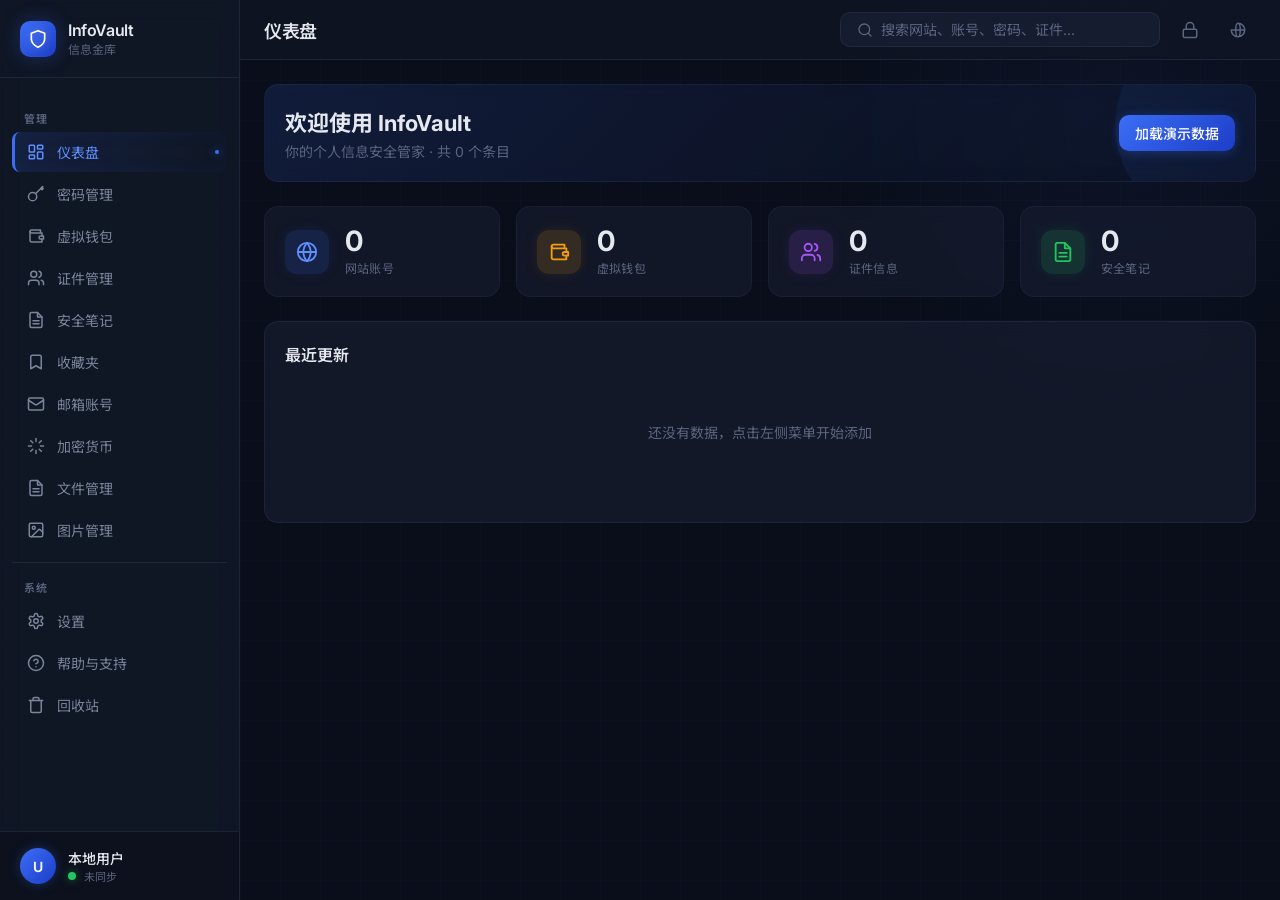
==== commit b4b4bd94: "update info-vault-desktop/index.html" ====
--- a/info-vault-desktop/index.html
+++ b/info-vault-desktop/index.html
@@ -10,101 +10,236 @@
   <link rel="stylesheet" href="../info-vault/colors_and_type.css">
   <style>
     * { margin: 0; padding: 0; box-sizing: border-box; }
-    body { font-family: var(--font-body); background: var(--info-vault-background); color: var(--info-vault-foreground); overflow: hidden; }
+    body { 
+      font-family: var(--font-body); 
+      background: var(--info-vault-background); 
+      color: var(--info-vault-foreground); 
+      overflow: hidden; 
+    }
+    /* 背景科技网格 */
+    body::before {
+      content: '';
+      position: fixed;
+      inset: 0;
+      background-image: 
+        linear-gradient(rgba(59,110,246,0.03) 1px, transparent 1px),
+        linear-gradient(90deg, rgba(59,110,246,0.03) 1px, transparent 1px);
+      background-size: 40px 40px;
+      z-index: 0;
+      pointer-events: none;
+    }
+    /* 背景光晕 */
+    body::after {
+      content: '';
+      position: fixed;
+      top: -20%;
+      right: -10%;
+      width: 600px;
+      height: 600px;
+      background: radial-gradient(circle, rgba(59,110,246,0.06) 0%, transparent 70%);
+      z-index: 0;
+      pointer-events: none;
+      animation: glowFloat 15s ease-in-out infinite alternate;
+    }
+    @keyframes glowFloat {
+      0% { transform: translate(0, 0) scale(1); opacity: 0.5; }
+      50% { transform: translate(-100px, 50px) scale(1.2); opacity: 0.8; }
+      100% { transform: translate(50px, -30px) scale(0.9); opacity: 0.6; }
+    }
     .no-scrollbar::-webkit-scrollbar { display: none; }
     .no-scrollbar { -ms-overflow-style: none; scrollbar-width: none; }
     
     /* Layout */
-    .app-layout { display: flex; height: 100vh; width: 100vw; }
+    .app-layout { display: flex; height: 100vh; width: 100vw; position: relative; z-index: 1; }
     
     /* Sidebar */
-    .sidebar { width: 240px; min-width: 240px; background: var(--color-neutral-50); display: flex; flex-direction: column; border-right: 1px solid var(--color-neutral-300); }
-    .sidebar-logo { display: flex; align-items: center; gap: 12px; padding: 20px 20px; border-bottom: 1px solid var(--color-neutral-300); }
-    .sidebar-logo-icon { width: 36px; height: 36px; border-radius: 10px; background: var(--color-primary-500); display: flex; align-items: center; justify-content: center; }
-    .sidebar-logo-icon svg { width: 20px; height: 20px; stroke: white; }
+    .sidebar { 
+      width: 240px; min-width: 240px; 
+      background: rgba(17,24,39,0.85);
+      backdrop-filter: blur(12px);
+      -webkit-backdrop-filter: blur(12px);
+      display: flex; flex-direction: column; 
+      border-right: 1px solid rgba(45,54,80,0.5); 
+    }
+    .sidebar-logo { display: flex; align-items: center; gap: 12px; padding: 20px 20px; border-bottom: 1px solid rgba(45,54,80,0.5); }
+    .sidebar-logo-icon { 
+      width: 36px; height: 36px; border-radius: 10px; 
+      background: linear-gradient(135deg, var(--color-primary-500), var(--color-primary-700));
+      display: flex; align-items: center; justify-content: center;
+      box-shadow: 0 0 20px rgba(59,110,246,0.3);
+    }
+    .sidebar-logo-icon svg { width: 20px; height: 20px; stroke: white; filter: drop-shadow(0 0 4px rgba(255,255,255,0.3)); }
     .sidebar-logo-text { font-size: var(--text-base); font-weight: 600; letter-spacing: -0.025em; color: var(--color-neutral-900); }
     .sidebar-logo-sub { font-size: var(--text-xs); color: var(--color-neutral-500); }
     .sidebar-nav { flex: 1; padding: 16px 12px; overflow-y: auto; }
-    .sidebar-nav-item { display: flex; align-items: center; gap: 12px; padding: 10px 12px; border-radius: 8px; color: var(--color-neutral-600); font-size: var(--text-sm); cursor: pointer; transition: all 0.15s; border-left: 3px solid transparent; margin-bottom: 2px; }
+    .sidebar-nav-item { 
+      display: flex; align-items: center; gap: 12px; padding: 10px 12px; border-radius: 8px; 
+      color: var(--color-neutral-600); font-size: var(--text-sm); cursor: pointer; 
+      transition: all 0.2s ease; border-left: 3px solid transparent; margin-bottom: 2px;
+      position: relative; overflow: hidden;
+    }
+    .sidebar-nav-item::before {
+      content: '';
+      position: absolute;
+      inset: 0;
+      background: linear-gradient(90deg, transparent, rgba(59,110,246,0.05), transparent);
+      transform: translateX(-100%);
+      transition: transform 0.4s ease;
+    }
+    .sidebar-nav-item:hover::before { transform: translateX(100%); }
     .sidebar-nav-item:hover { color: var(--color-neutral-800); background: rgba(255,255,255,0.03); }
-    .sidebar-nav-item.active { color: var(--color-primary-500); background: rgba(59,110,246,0.1); border-left-color: var(--color-primary-500); }
+    .sidebar-nav-item.active { 
+      color: var(--color-primary-400); 
+      background: linear-gradient(90deg, rgba(59,110,246,0.12), transparent);
+      border-left-color: var(--color-primary-500);
+      box-shadow: inset 0 0 20px rgba(59,110,246,0.05);
+    }
+    .sidebar-nav-item.active::after {
+      content: '';
+      position: absolute;
+      right: 8px;
+      width: 4px; height: 4px;
+      border-radius: 50%;
+      background: var(--color-primary-500);
+      box-shadow: 0 0 8px var(--color-primary-500);
+    }
     .sidebar-nav-item svg { width: 18px; height: 18px; flex-shrink: 0; }
-    .sidebar-section-label { padding: 16px 12px 6px; font-size: 11px; font-weight: 600; color: var(--color-neutral-500); text-transform: uppercase; letter-spacing: 0.05em; border-top: 1px solid var(--color-neutral-300); margin-top: 12px; }
+    .sidebar-section-label { padding: 16px 12px 6px; font-size: 11px; font-weight: 600; color: var(--color-neutral-500); text-transform: uppercase; letter-spacing: 0.08em; border-top: 1px solid rgba(45,54,80,0.5); margin-top: 12px; }
     .sidebar-section-label:first-child { border-top: none; margin-top: 0; }
-    .sidebar-footer { border-top: 1px solid var(--color-neutral-300); padding: 16px 20px; display: flex; align-items: center; gap: 12px; }
-    .sidebar-avatar { width: 36px; height: 36px; border-radius: 50%; background: var(--color-primary-500); display: flex; align-items: center; justify-content: center; color: white; font-weight: 600; font-size: var(--text-sm); flex-shrink: 0; }
+    .sidebar-footer { border-top: 1px solid rgba(45,54,80,0.5); padding: 16px 20px; display: flex; align-items: center; gap: 12px; background: rgba(0,0,0,0.2); }
+    .sidebar-avatar { width: 36px; height: 36px; border-radius: 50%; background: linear-gradient(135deg, var(--color-primary-500), var(--color-primary-700)); display: flex; align-items: center; justify-content: center; color: white; font-weight: 600; font-size: var(--text-sm); flex-shrink: 0; box-shadow: 0 0 12px rgba(59,110,246,0.3); }
     .sidebar-user-info { flex: 1; min-width: 0; }
     .sidebar-user-name { font-size: var(--text-sm); font-weight: 500; color: var(--color-neutral-900); white-space: nowrap; overflow: hidden; text-overflow: ellipsis; }
     .sidebar-user-email { font-size: var(--text-xs); color: var(--color-neutral-500); white-space: nowrap; overflow: hidden; text-overflow: ellipsis; }
     .sidebar-sync-status { display: flex; align-items: center; gap: 8px; font-size: 11px; color: var(--color-neutral-500); }
     .sync-dot { width: 8px; height: 8px; border-radius: 50%; flex-shrink: 0; }
-    .sync-dot.synced { background: var(--state-success); }
-    .sync-dot.syncing { background: var(--state-warning); animation: pulse 1s infinite; }
-    .sync-dot.error { background: var(--state-error); }
-    @keyframes pulse { 0%, 100% { opacity: 1; } 50% { opacity: 0.3; } }
+    .sync-dot.synced { background: var(--state-success); box-shadow: 0 0 8px rgba(34,197,94,0.5); }
+    .sync-dot.syncing { background: var(--state-warning); box-shadow: 0 0 8px rgba(245,158,11,0.5); animation: pulse 1s infinite; }
+    .sync-dot.error { background: var(--state-error); box-shadow: 0 0 8px rgba(239,68,68,0.5); }
+    @keyframes pulse { 0%, 100% { opacity: 1; transform: scale(1); } 50% { opacity: 0.5; transform: scale(0.8); } }
 
     /* Main */
     .main-area { flex: 1; display: flex; flex-direction: column; min-width: 0; }
-    .topbar { height: 60px; display: flex; align-items: center; justify-content: space-between; padding: 0 24px; border-bottom: 1px solid var(--color-neutral-300); background: var(--color-neutral-50); flex-shrink: 0; }
+    .topbar { 
+      height: 60px; display: flex; align-items: center; justify-content: space-between; 
+      padding: 0 24px; border-bottom: 1px solid rgba(45,54,80,0.5); 
+      background: rgba(17,24,39,0.6);
+      backdrop-filter: blur(12px);
+      -webkit-backdrop-filter: blur(12px);
+      flex-shrink: 0; position: sticky; top: 0; z-index: 10;
+    }
     .topbar-title { font-size: var(--text-lg); font-weight: 600; letter-spacing: -0.025em; color: var(--color-neutral-900); }
     .topbar-actions { display: flex; align-items: center; gap: 12px; }
-    .search-box { display: flex; align-items: center; gap: 8px; padding: 8px 16px; border-radius: 8px; background: var(--color-neutral-100); border: 1px solid var(--color-neutral-300); width: 320px; transition: border-color 0.2s; }
-    .search-box:focus-within { border-color: var(--color-primary-500); }
+    .search-box { 
+      display: flex; align-items: center; gap: 8px; padding: 8px 16px; border-radius: 10px; 
+      background: rgba(26,32,53,0.8);
+      border: 1px solid rgba(45,54,80,0.5); width: 320px; 
+      transition: all 0.2s ease; 
+    }
+    .search-box:focus-within { 
+      border-color: var(--color-primary-500); 
+      box-shadow: 0 0 20px rgba(59,110,246,0.1);
+      background: rgba(26,32,53,0.95);
+    }
     .search-box svg { width: 16px; height: 16px; color: var(--color-neutral-500); flex-shrink: 0; }
     .search-box input { flex: 1; background: transparent; border: none; outline: none; color: var(--color-neutral-900); font-size: var(--text-sm); font-family: var(--font-body); }
     .search-box input::placeholder { color: var(--color-neutral-500); }
-    .topbar-btn { width: 36px; height: 36px; border-radius: 8px; display: flex; align-items: center; justify-content: center; color: var(--color-neutral-500); cursor: pointer; border: none; background: transparent; transition: all 0.15s; }
-    .topbar-btn:hover { background: var(--color-neutral-200); color: var(--color-neutral-800); }
+    .topbar-btn { 
+      width: 36px; height: 36px; border-radius: 8px; display: flex; align-items: center; 
+      justify-content: center; color: var(--color-neutral-500); cursor: pointer; 
+      border: none; background: transparent; transition: all 0.15s; position: relative;
+    }
+    .topbar-btn:hover { background: rgba(34,42,62,0.8); color: var(--color-neutral-800); box-shadow: 0 0 15px rgba(59,110,246,0.1); }
     .topbar-btn svg { width: 18px; height: 18px; }
     .notification-dot { position: absolute; top: 8px; right: 8px; width: 8px; height: 8px; border-radius: 50%; background: var(--state-error); }
 
     /* Content */
-    .content-area { flex: 1; overflow: auto; padding: 24px; }
+    .content-area { flex: 1; overflow: auto; padding: 24px; position: relative; z-index: 1; }
 
     /* Cards */
-    .card { background: var(--color-neutral-100); border: 1px solid var(--color-neutral-300); border-radius: 12px; padding: 20px; }
+    .card { 
+      background: rgba(26,32,53,0.6);
+      backdrop-filter: blur(8px);
+      -webkit-backdrop-filter: blur(8px);
+      border: 1px solid rgba(45,54,80,0.4); 
+      border-radius: 14px; 
+      padding: 20px;
+      transition: all 0.2s ease;
+    }
+    .card:hover { border-color: rgba(59,110,246,0.2); box-shadow: 0 0 30px rgba(59,110,246,0.03); }
     .card-header { display: flex; align-items: center; justify-content: space-between; margin-bottom: 16px; }
     .card-title { font-size: var(--text-base); font-weight: 600; color: var(--color-neutral-900); }
 
     /* Buttons */
-    .btn { display: inline-flex; align-items: center; gap: 6px; padding: 8px 16px; border-radius: 8px; font-size: var(--text-sm); font-weight: 500; cursor: pointer; transition: all 0.15s; border: none; font-family: var(--font-body); }
-    .btn-primary { background: var(--color-primary-500); color: white; }
-    .btn-primary:hover { background: var(--color-primary-600); }
-    .btn-secondary { background: var(--color-neutral-200); color: var(--color-neutral-800); }
-    .btn-secondary:hover { background: var(--color-neutral-300); }
+    .btn { 
+      display: inline-flex; align-items: center; gap: 6px; padding: 8px 16px; border-radius: 10px; 
+      font-size: var(--text-sm); font-weight: 500; cursor: pointer; transition: all 0.2s ease; 
+      border: none; font-family: var(--font-body); position: relative; overflow: hidden;
+    }
+    .btn::after {
+      content: '';
+      position: absolute; inset: 0;
+      background: linear-gradient(90deg, transparent, rgba(255,255,255,0.05), transparent);
+      transform: translateX(-100%);
+      transition: transform 0.4s ease;
+    }
+    .btn:hover::after { transform: translateX(100%); }
+    .btn-primary { background: linear-gradient(135deg, var(--color-primary-500), var(--color-primary-700)); color: white; box-shadow: 0 2px 12px rgba(59,110,246,0.3); }
+    .btn-primary:hover { box-shadow: 0 4px 20px rgba(59,110,246,0.4); transform: translateY(-1px); }
+    .btn-primary:active { transform: translateY(0); }
+    .btn-secondary { background: rgba(34,42,62,0.8); color: var(--color-neutral-800); border: 1px solid rgba(45,54,80,0.4); }
+    .btn-secondary:hover { background: rgba(45,54,80,0.8); border-color: rgba(59,110,246,0.3); }
     .btn-ghost { background: transparent; color: var(--color-neutral-500); }
-    .btn-ghost:hover { background: var(--color-neutral-200); color: var(--color-neutral-800); }
-    .btn-danger { background: rgba(239,68,68,0.15); color: #ef4444; }
-    .btn-danger:hover { background: rgba(239,68,68,0.25); }
+    .btn-ghost:hover { background: rgba(34,42,62,0.6); color: var(--color-neutral-800); }
+    .btn-danger { background: rgba(239,68,68,0.12); color: #ef4444; border: 1px solid rgba(239,68,68,0.2); }
+    .btn-danger:hover { background: rgba(239,68,68,0.2); }
     .btn-sm { padding: 6px 12px; font-size: var(--text-xs); }
-    .btn-icon { width: 32px; height: 32px; padding: 0; display: inline-flex; align-items: center; justify-content: center; border-radius: 6px; }
+    .btn-icon { width: 32px; height: 32px; padding: 0; display: inline-flex; align-items: center; justify-content: center; border-radius: 8px; }
     .btn-icon svg { width: 16px; height: 16px; }
 
     /* Tables */
     .table-wrap { overflow-x: auto; }
     table { width: 100%; border-collapse: collapse; font-size: var(--text-sm); }
-    thead th { text-align: left; padding: 12px 16px; font-weight: 500; color: var(--color-neutral-500); border-bottom: 1px solid var(--color-neutral-300); white-space: nowrap; background: rgba(45,54,80,0.3); }
-    tbody td { padding: 12px 16px; border-bottom: 1px solid var(--color-neutral-300); color: var(--color-neutral-800); }
-    tbody tr:hover { background: rgba(255,255,255,0.02); }
+    thead th { text-align: left; padding: 12px 16px; font-weight: 500; color: var(--color-neutral-500); border-bottom: 1px solid rgba(45,54,80,0.4); white-space: nowrap; background: rgba(45,54,80,0.2); }
+    tbody td { padding: 12px 16px; border-bottom: 1px solid rgba(45,54,80,0.2); color: var(--color-neutral-800); }
+    tbody tr:hover { background: rgba(59,110,246,0.03); }
     
     /* Form */
     .form-group { margin-bottom: 16px; }
-    .form-label { display: block; font-size: var(--text-sm); font-weight: 500; color: var(--color-neutral-800); margin-bottom: 6px; }
-    .form-input, .form-select, .form-textarea { width: 100%; padding: 10px 14px; border-radius: 8px; border: 1px solid var(--color-neutral-300); background: var(--color-neutral-100); color: var(--color-neutral-900); font-size: var(--text-sm); font-family: var(--font-body); transition: border-color 0.15s; outline: none; }
-    .form-input:focus, .form-select:focus, .form-textarea:focus { border-color: var(--color-primary-500); }
+    .form-label { display: block; font-size: var(--text-sm); font-weight: 500; color: var(--color-neutral-700); margin-bottom: 6px; letter-spacing: 0.02em; }
+    .form-input, .form-select, .form-textarea { 
+      width: 100%; padding: 10px 14px; border-radius: 10px; 
+      border: 1px solid rgba(45,54,80,0.5); 
+      background: rgba(26,32,53,0.6);
+      color: var(--color-neutral-900); font-size: var(--text-sm); 
+      font-family: var(--font-body); transition: all 0.2s; outline: none; 
+    }
+    .form-input:focus, .form-select:focus, .form-textarea:focus { 
+      border-color: var(--color-primary-500); 
+      box-shadow: 0 0 20px rgba(59,110,246,0.08);
+      background: rgba(26,32,53,0.9);
+    }
     .form-input::placeholder { color: var(--color-neutral-500); }
     .form-textarea { resize: vertical; min-height: 80px; }
     .form-row { display: grid; grid-template-columns: 1fr 1fr; gap: 16px; }
-    .form-actions { display: flex; justify-content: flex-end; gap: 8px; margin-top: 24px; padding-top: 16px; border-top: 1px solid var(--color-neutral-300); }
+    .form-actions { display: flex; justify-content: flex-end; gap: 8px; margin-top: 24px; padding-top: 16px; border-top: 1px solid rgba(45,54,80,0.4); }
 
     /* Modal */
-    .modal-overlay { position: fixed; inset: 0; background: rgba(0,0,0,0.6); backdrop-filter: blur(4px); display: flex; align-items: center; justify-content: center; z-index: 1000; opacity: 0; pointer-events: none; transition: opacity 0.2s; }
+    .modal-overlay { position: fixed; inset: 0; background: rgba(0,0,0,0.7); backdrop-filter: blur(8px); display: flex; align-items: center; justify-content: center; z-index: 1000; opacity: 0; pointer-events: none; transition: opacity 0.3s; }
     .modal-overlay.open { opacity: 1; pointer-events: auto; }
-    .modal { background: var(--color-neutral-50); border: 1px solid var(--color-neutral-300); border-radius: 16px; width: 520px; max-width: 90vw; max-height: 85vh; overflow-y: auto; box-shadow: 0 24px 80px rgba(0,0,0,0.5); }
-    .modal-header { display: flex; align-items: center; justify-content: space-between; padding: 20px 24px; border-bottom: 1px solid var(--color-neutral-300); }
+    .modal { 
+      background: rgba(17,24,39,0.95);
+      backdrop-filter: blur(20px);
+      -webkit-backdrop-filter: blur(20px);
+      border: 1px solid rgba(45,54,80,0.4); 
+      border-radius: 20px; 
+      width: 520px; max-width: 90vw; max-height: 85vh; overflow-y: auto; 
+      box-shadow: 0 24px 80px rgba(0,0,0,0.5), 0 0 40px rgba(59,110,246,0.05);
+    }
+    .modal-header { display: flex; align-items: center; justify-content: space-between; padding: 20px 24px; border-bottom: 1px solid rgba(45,54,80,0.4); }
     .modal-title { font-size: var(--text-lg); font-weight: 600; color: var(--color-neutral-900); }
-    .modal-close { width: 32px; height: 32px; border-radius: 8px; display: flex; align-items: center; justify-content: center; cursor: pointer; color: var(--color-neutral-500); transition: all 0.15s; border: none; background: transparent; }
-    .modal-close:hover { background: var(--color-neutral-200); color: var(--color-neutral-800); }
+    .modal-close { width: 32px; height: 32px; border-radius: 8px; display: flex; align-items: center; justify-content: center; cursor: pointer; color: var(--color-neutral-500); transition: all 0.15s; border: none; background: rgba(34,42,62,0.6); }
+    .modal-close:hover { background: rgba(45,54,80,0.8); color: var(--color-neutral-800); }
     .modal-body { padding: 24px; }
     .modal-lg { width: 680px; }
 
@@ -118,15 +253,23 @@
 
     /* Stats */
     .stat-grid { display: grid; grid-template-columns: repeat(auto-fit, minmax(200px, 1fr)); gap: 16px; }
-    .stat-card { background: var(--color-neutral-100); border: 1px solid var(--color-neutral-300); border-radius: 12px; padding: 20px; display: flex; align-items: center; gap: 16px; }
+    .stat-card { 
+      background: rgba(26,32,53,0.5);
+      backdrop-filter: blur(8px);
+      border: 1px solid rgba(45,54,80,0.3); 
+      border-radius: 14px; 
+      padding: 20px; display: flex; align-items: center; gap: 16px;
+      transition: all 0.2s ease;
+    }
+    .stat-card:hover { border-color: rgba(59,110,246,0.3); box-shadow: 0 0 25px rgba(59,110,246,0.05); transform: translateY(-2px); }
     .stat-icon { width: 44px; height: 44px; border-radius: 12px; display: flex; align-items: center; justify-content: center; flex-shrink: 0; }
     .stat-icon svg { width: 22px; height: 22px; }
-    .stat-icon.blue { background: rgba(59,110,246,0.12); color: var(--color-primary-500); }
-    .stat-icon.green { background: rgba(34,197,94,0.12); color: #22c55e; }
-    .stat-icon.orange { background: rgba(245,158,11,0.12); color: #f59e0b; }
-    .stat-icon.purple { background: rgba(168,85,247,0.12); color: #a855f7; }
+    .stat-icon.blue { background: rgba(59,110,246,0.15); color: var(--color-primary-400); box-shadow: 0 0 15px rgba(59,110,246,0.1); }
+    .stat-icon.green { background: rgba(34,197,94,0.15); color: #22c55e; box-shadow: 0 0 15px rgba(34,197,94,0.1); }
+    .stat-icon.orange { background: rgba(245,158,11,0.15); color: #f59e0b; box-shadow: 0 0 15px rgba(245,158,11,0.1); }
+    .stat-icon.purple { background: rgba(168,85,247,0.15); color: #a855f7; box-shadow: 0 0 15px rgba(168,85,247,0.1); }
     .stat-number { font-size: 28px; font-weight: 700; color: var(--color-neutral-900); line-height: 1; }
-    .stat-label { font-size: var(--text-xs); color: var(--color-neutral-500); margin-top: 4px; }
+    .stat-label { font-size: var(--text-xs); color: var(--color-neutral-500); margin-top: 4px; letter-spacing: 0.02em; }
 
     /* Empty state */
     .empty-state { text-align: center; padding: 60px 20px; }
@@ -388,6 +531,9 @@
         </button>
       </div>
       <p class="unlock-error" id="unlockError"></p>
+      <div style="margin-top:16px;">
+        <button class="unlock-reset" onclick="InfoVaultApp.resetMasterPassword()">忘记密码？重置应用</button>
+      </div>
     </div>
   </div>
 
@@ -405,6 +551,8 @@
     .unlock-btn:hover { background: var(--color-primary-600); }
     .unlock-btn:active { transform: scale(0.95); }
     .unlock-error { font-size: var(--text-sm); color: var(--state-error); margin-top: 12px; min-height: 20px; }
+    .unlock-reset { font-size: 12px; color: var(--color-neutral-500); background: none; border: none; cursor: pointer; text-decoration: underline; font-family: var(--font-body); padding: 8px 16px; border-radius: 6px; transition: all 0.15s; }
+    .unlock-reset:hover { color: var(--state-error); background: rgba(239,68,68,0.1); }
   </style>
 
   <script src="../info-vault/js/db.js"></script>
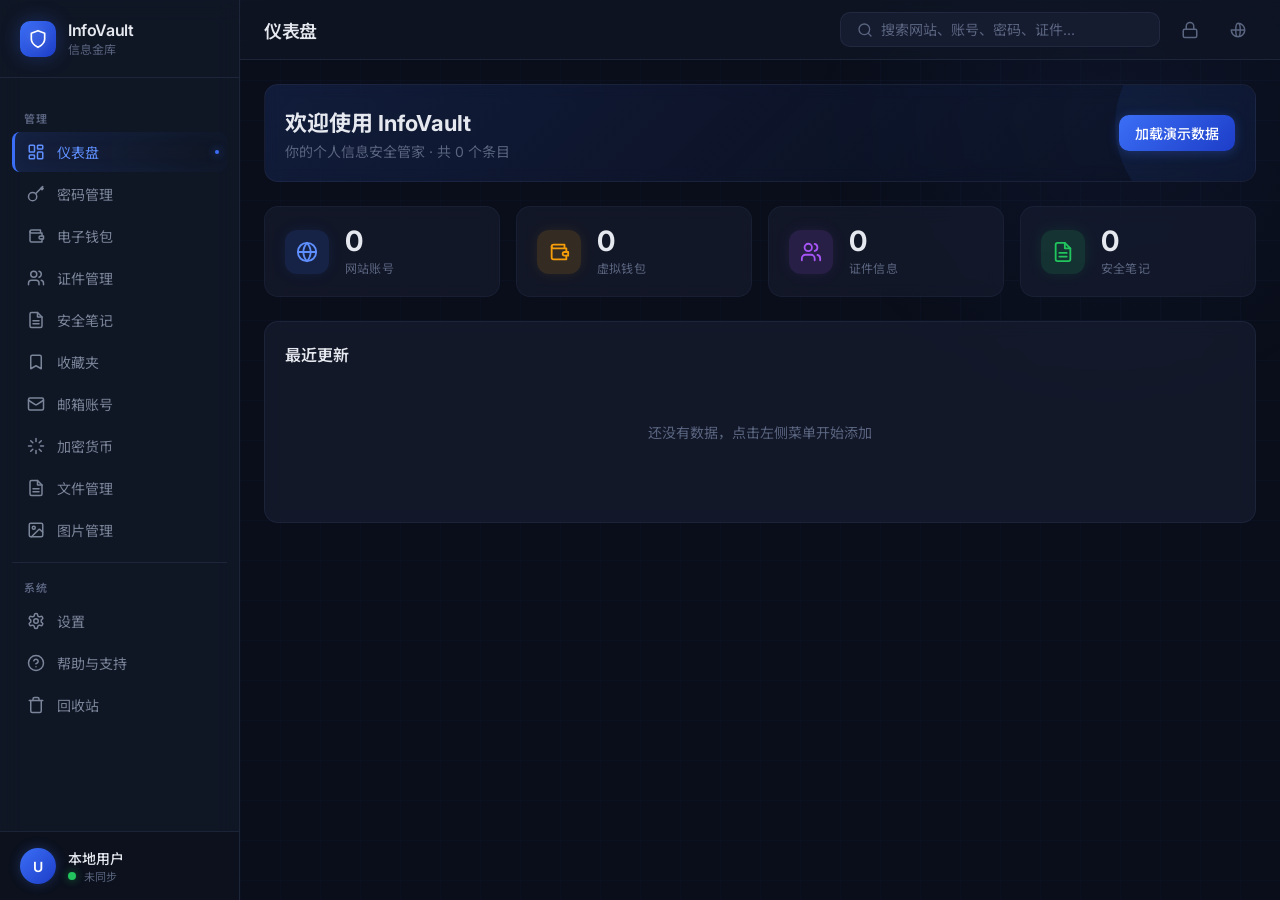
==== commit e0c7b40b: "fix:全面优化" ====
--- a/info-vault-desktop/index.html
+++ b/info-vault-desktop/index.html
@@ -412,7 +412,7 @@
         </div>
         <div class="sidebar-nav-item" data-view="wallets">
           <svg viewBox="0 0 24 24" fill="none" stroke="currentColor" stroke-width="2" stroke-linecap="round" stroke-linejoin="round"><path d="M20 12V8H6a2 2 0 0 1-2-2c0-1.1.9-2 2-2h12v4"/><path d="M4 6v12c0 1.1.9 2 2 2h14v-4"/><path d="M18 12a2 2 0 0 0-2 2c0 1.1.9 2 2 2h4v-4h-4z"/></svg>
-          <span>虚拟钱包</span>
+          <span>电子钱包</span>
         </div>
         <div class="sidebar-nav-item" data-view="identities">
           <svg viewBox="0 0 24 24" fill="none" stroke="currentColor" stroke-width="2" stroke-linecap="round" stroke-linejoin="round"><path d="M16 21v-2a4 4 0 0 0-4-4H6a4 4 0 0 0-4 4v2"/><circle cx="9" cy="7" r="4"/><path d="M22 21v-2a4 4 0 0 0-3-3.87"/><path d="M16 3.13a4 4 0 0 1 0 7.75"/></svg>
@@ -532,7 +532,7 @@
       </div>
       <p class="unlock-error" id="unlockError"></p>
       <div style="margin-top:16px;">
-        <button class="unlock-reset" onclick="InfoVaultApp.resetMasterPassword()">忘记密码？重置应用</button>
+        <button class="unlock-reset" id="btnResetPwd">忘记密码？重置应用</button>
       </div>
     </div>
   </div>
